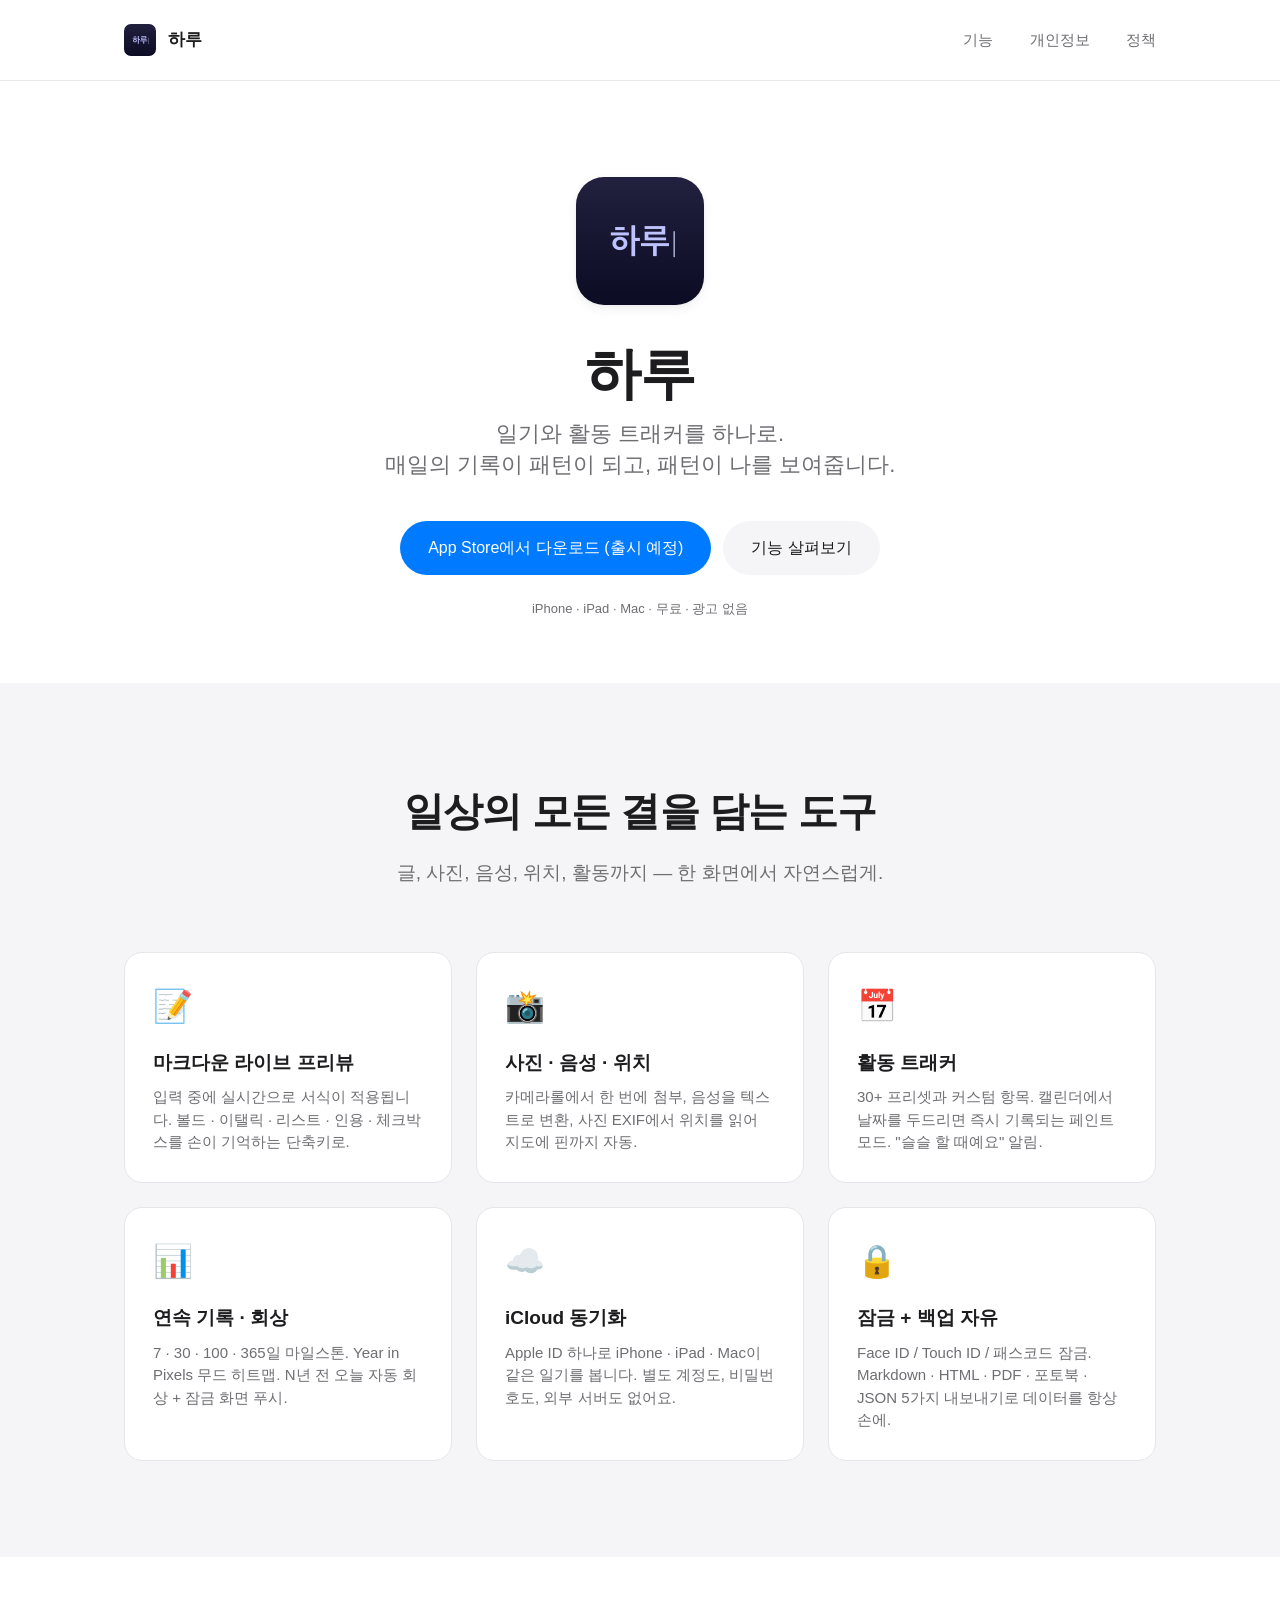
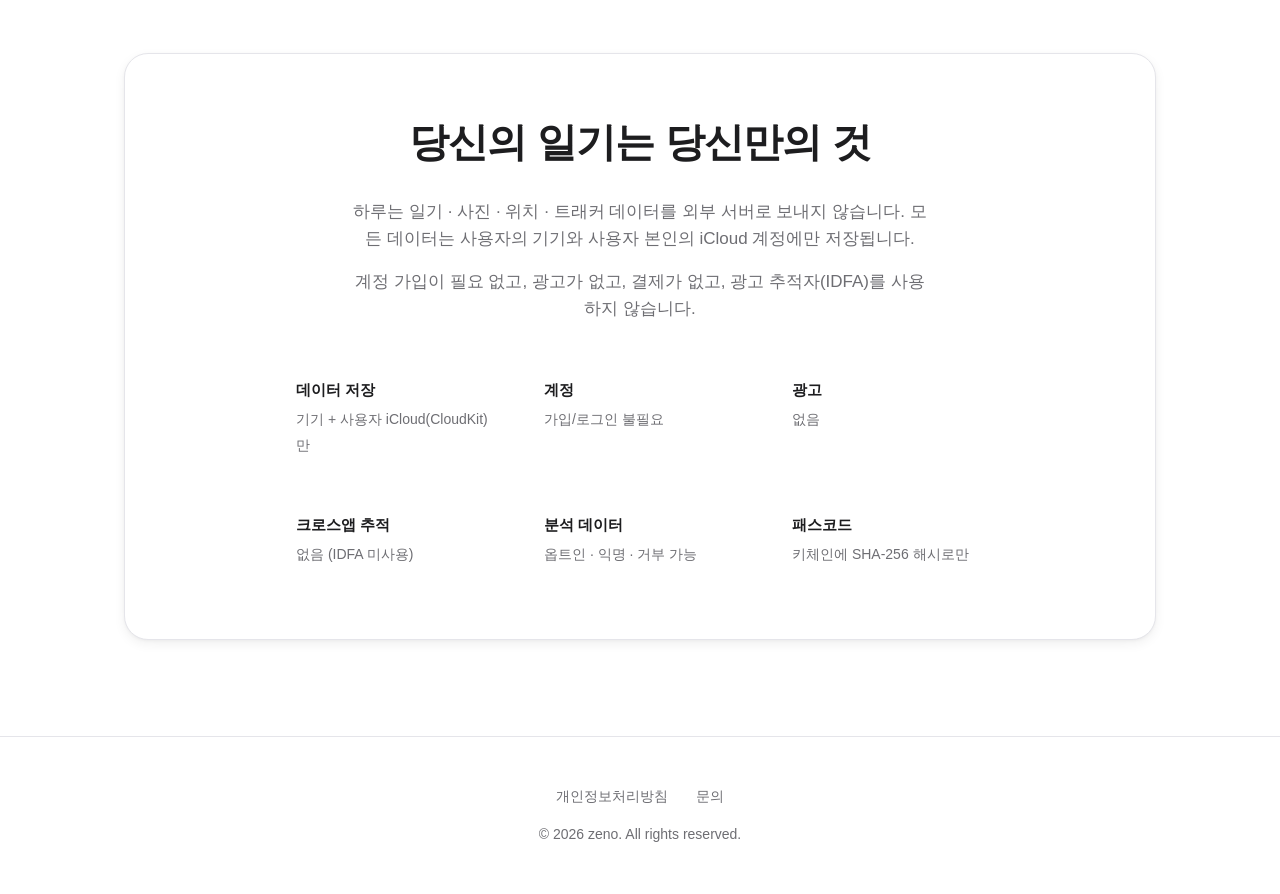
==== index.html @ bfbf770b "init: 하루 랜딩 페이지 + 개인정보처리방침 - index.html: 헤로 + 6개 기능 카드 + 개인정보 callout - privacy-policy.html: 한/영 정책 " ====
<!DOCTYPE html>
<html lang="ko">
<head>
    <meta charset="UTF-8">
    <meta name="viewport" content="width=device-width, initial-scale=1.0">
    <title>하루 — 일기 & 트래커</title>
    <meta name="description" content="매일의 기록이 패턴이 되고, 패턴이 나를 보여주는 앱. iOS · iPadOS · macOS.">
    <meta property="og:title" content="하루 — 일기 & 트래커">
    <meta property="og:description" content="매일의 기록이 패턴이 되고, 패턴이 나를 보여주는 앱.">
    <meta property="og:image" content="logo.png">
    <meta name="theme-color" content="#000000" media="(prefers-color-scheme: dark)">
    <meta name="theme-color" content="#ffffff" media="(prefers-color-scheme: light)">
    <link rel="icon" type="image/png" href="logo.png">
    <link rel="apple-touch-icon" href="logo.png">
    <link rel="stylesheet" href="style.css">
</head>
<body>
    <header>
        <div class="container">
            <a href="/" class="logo">
                <img src="logo.png" alt="하루 로고">
                <span>하루</span>
            </a>
            <nav>
                <a href="#features">기능</a>
                <a href="#privacy">개인정보</a>
                <a href="privacy-policy.html">정책</a>
            </nav>
        </div>
    </header>

    <main>
        <section class="hero">
            <div class="container">
                <img src="logo.png" alt="하루 앱 아이콘" class="app-icon">
                <h1>하루</h1>
                <p class="tagline">
                    일기와 활동 트래커를 하나로.<br>
                    매일의 기록이 패턴이 되고, 패턴이 나를 보여줍니다.
                </p>
                <div class="cta-group">
                    <a href="#" class="btn btn-primary">
                        App Store에서 다운로드 (출시 예정)
                    </a>
                    <a href="#features" class="btn btn-secondary">
                        기능 살펴보기
                    </a>
                </div>
                <p class="platform-note">iPhone · iPad · Mac · 무료 · 광고 없음</p>
            </div>
        </section>

        <section id="features" class="alt">
            <div class="container">
                <h2>일상의 모든 결을 담는 도구</h2>
                <p class="section-sub">
                    글, 사진, 음성, 위치, 활동까지 — 한 화면에서 자연스럽게.
                </p>
                <div class="features">
                    <div class="feature-card">
                        <div class="feature-icon">📝</div>
                        <h3>마크다운 라이브 프리뷰</h3>
                        <p>입력 중에 실시간으로 서식이 적용됩니다. 볼드 · 이탤릭 · 리스트 · 인용 · 체크박스를 손이 기억하는 단축키로.</p>
                    </div>
                    <div class="feature-card">
                        <div class="feature-icon">📸</div>
                        <h3>사진 · 음성 · 위치</h3>
                        <p>카메라롤에서 한 번에 첨부, 음성을 텍스트로 변환, 사진 EXIF에서 위치를 읽어 지도에 핀까지 자동.</p>
                    </div>
                    <div class="feature-card">
                        <div class="feature-icon">📅</div>
                        <h3>활동 트래커</h3>
                        <p>30+ 프리셋과 커스텀 항목. 캘린더에서 날짜를 두드리면 즉시 기록되는 페인트 모드. "슬슬 할 때예요" 알림.</p>
                    </div>
                    <div class="feature-card">
                        <div class="feature-icon">📊</div>
                        <h3>연속 기록 · 회상</h3>
                        <p>7 · 30 · 100 · 365일 마일스톤. Year in Pixels 무드 히트맵. N년 전 오늘 자동 회상 + 잠금 화면 푸시.</p>
                    </div>
                    <div class="feature-card">
                        <div class="feature-icon">☁️</div>
                        <h3>iCloud 동기화</h3>
                        <p>Apple ID 하나로 iPhone · iPad · Mac이 같은 일기를 봅니다. 별도 계정도, 비밀번호도, 외부 서버도 없어요.</p>
                    </div>
                    <div class="feature-card">
                        <div class="feature-icon">🔒</div>
                        <h3>잠금 + 백업 자유</h3>
                        <p>Face ID / Touch ID / 패스코드 잠금. Markdown · HTML · PDF · 포토북 · JSON 5가지 내보내기로 데이터를 항상 손에.</p>
                    </div>
                </div>
            </div>
        </section>

        <section id="privacy">
            <div class="container">
                <div class="privacy-callout">
                    <h2>당신의 일기는 당신만의 것</h2>
                    <p>
                        하루는 일기 · 사진 · 위치 · 트래커 데이터를 외부 서버로 보내지 않습니다.
                        모든 데이터는 사용자의 기기와 사용자 본인의 iCloud 계정에만 저장됩니다.
                    </p>
                    <p>
                        계정 가입이 필요 없고, 광고가 없고, 결제가 없고, 광고 추적자(IDFA)를 사용하지 않습니다.
                    </p>
                    <div class="privacy-points">
                        <div class="privacy-point">
                            <strong>데이터 저장</strong>
                            <span>기기 + 사용자 iCloud(CloudKit)만</span>
                        </div>
                        <div class="privacy-point">
                            <strong>계정</strong>
                            <span>가입/로그인 불필요</span>
                        </div>
                        <div class="privacy-point">
                            <strong>광고</strong>
                            <span>없음</span>
                        </div>
                        <div class="privacy-point">
                            <strong>크로스앱 추적</strong>
                            <span>없음 (IDFA 미사용)</span>
                        </div>
                        <div class="privacy-point">
                            <strong>분석 데이터</strong>
                            <span>옵트인 · 익명 · 거부 가능</span>
                        </div>
                        <div class="privacy-point">
                            <strong>패스코드</strong>
                            <span>키체인에 SHA-256 해시로만</span>
                        </div>
                    </div>
                </div>
            </div>
        </section>
    </main>

    <footer>
        <div class="container">
            <p>
                <a href="privacy-policy.html">개인정보처리방침</a>
                <a href="mailto:twoface4@yahoo.co.kr">문의</a>
            </p>
            <p style="margin-top: 16px;">© 2026 zeno. All rights reserved.</p>
        </div>
    </footer>
</body>
</html>
---- style.css ----
:root {
    --bg: #ffffff;
    --bg-soft: #f5f5f7;
    --text: #1d1d1f;
    --text-soft: #6e6e73;
    --accent: #007aff;
    --border: #e5e5ea;
    --card: #ffffff;
    --shadow: 0 1px 3px rgba(0, 0, 0, 0.04), 0 4px 12px rgba(0, 0, 0, 0.06);
}

@media (prefers-color-scheme: dark) {
    :root {
        --bg: #000000;
        --bg-soft: #1c1c1e;
        --text: #f5f5f7;
        --text-soft: #98989d;
        --accent: #0a84ff;
        --border: #2c2c2e;
        --card: #1c1c1e;
        --shadow: 0 1px 3px rgba(0, 0, 0, 0.4), 0 4px 12px rgba(0, 0, 0, 0.5);
    }
}

* {
    box-sizing: border-box;
    margin: 0;
    padding: 0;
}

html {
    scroll-behavior: smooth;
}

body {
    font-family: -apple-system, BlinkMacSystemFont, "SF Pro Display", "SF Pro Text", "Helvetica Neue", sans-serif;
    background: var(--bg);
    color: var(--text);
    line-height: 1.6;
    -webkit-font-smoothing: antialiased;
}

a {
    color: var(--accent);
    text-decoration: none;
}

a:hover {
    text-decoration: underline;
}

.container {
    max-width: 1080px;
    margin: 0 auto;
    padding: 0 24px;
}

/* Header */

header {
    padding: 24px 0;
    position: sticky;
    top: 0;
    background: rgba(255, 255, 255, 0.85);
    backdrop-filter: saturate(180%) blur(20px);
    -webkit-backdrop-filter: saturate(180%) blur(20px);
    z-index: 100;
    border-bottom: 1px solid var(--border);
}

@media (prefers-color-scheme: dark) {
    header {
        background: rgba(0, 0, 0, 0.85);
    }
}

header .container {
    display: flex;
    align-items: center;
    justify-content: space-between;
}

.logo {
    display: flex;
    align-items: center;
    gap: 12px;
    font-weight: 600;
    font-size: 17px;
    color: var(--text);
}

.logo img {
    width: 32px;
    height: 32px;
    border-radius: 7px;
}

nav a {
    color: var(--text-soft);
    margin-left: 32px;
    font-size: 15px;
}

nav a:hover {
    color: var(--text);
    text-decoration: none;
}

/* Hero */

.hero {
    padding: 96px 0 64px;
    text-align: center;
}

.hero img.app-icon {
    width: 128px;
    height: 128px;
    border-radius: 28px;
    box-shadow: var(--shadow);
    margin-bottom: 32px;
}

.hero h1 {
    font-size: 56px;
    font-weight: 700;
    letter-spacing: -0.02em;
    line-height: 1.05;
    margin-bottom: 16px;
}

.hero .tagline {
    font-size: 22px;
    color: var(--text-soft);
    max-width: 640px;
    margin: 0 auto 40px;
    line-height: 1.4;
}

.cta-group {
    display: flex;
    gap: 12px;
    justify-content: center;
    flex-wrap: wrap;
}

.btn {
    display: inline-flex;
    align-items: center;
    gap: 8px;
    padding: 14px 28px;
    border-radius: 999px;
    font-size: 16px;
    font-weight: 500;
    transition: all 0.15s ease;
}

.btn-primary {
    background: var(--accent);
    color: white;
}

.btn-primary:hover {
    background: #0066d6;
    text-decoration: none;
    transform: translateY(-1px);
}

.btn-secondary {
    background: var(--bg-soft);
    color: var(--text);
}

.btn-secondary:hover {
    background: var(--border);
    text-decoration: none;
}

.platform-note {
    margin-top: 24px;
    font-size: 13px;
    color: var(--text-soft);
}

/* Sections */

section {
    padding: 96px 0;
}

section.alt {
    background: var(--bg-soft);
}

h2 {
    font-size: 40px;
    font-weight: 700;
    letter-spacing: -0.02em;
    text-align: center;
    margin-bottom: 16px;
}

.section-sub {
    font-size: 19px;
    color: var(--text-soft);
    text-align: center;
    max-width: 640px;
    margin: 0 auto 64px;
    line-height: 1.5;
}

/* Features grid */

.features {
    display: grid;
    grid-template-columns: repeat(auto-fit, minmax(280px, 1fr));
    gap: 24px;
}

.feature-card {
    background: var(--card);
    border: 1px solid var(--border);
    border-radius: 18px;
    padding: 28px;
    transition: transform 0.15s ease, box-shadow 0.15s ease;
}

.feature-card:hover {
    transform: translateY(-2px);
    box-shadow: var(--shadow);
}

.feature-icon {
    font-size: 32px;
    margin-bottom: 16px;
}

.feature-card h3 {
    font-size: 19px;
    font-weight: 600;
    margin-bottom: 8px;
}

.feature-card p {
    font-size: 15px;
    color: var(--text-soft);
    line-height: 1.5;
}

/* Privacy callout */

.privacy-callout {
    background: var(--card);
    border: 1px solid var(--border);
    border-radius: 24px;
    padding: 56px 40px;
    text-align: center;
    box-shadow: var(--shadow);
}

.privacy-callout h2 {
    margin-bottom: 24px;
}

.privacy-callout p {
    font-size: 17px;
    color: var(--text-soft);
    max-width: 580px;
    margin: 0 auto 16px;
    line-height: 1.6;
}

.privacy-points {
    display: grid;
    grid-template-columns: repeat(auto-fit, minmax(200px, 1fr));
    gap: 24px;
    margin-top: 40px;
    text-align: left;
    max-width: 720px;
    margin-left: auto;
    margin-right: auto;
}

.privacy-point {
    padding: 16px;
}

.privacy-point strong {
    display: block;
    font-size: 15px;
    color: var(--text);
    margin-bottom: 4px;
}

.privacy-point span {
    font-size: 14px;
    color: var(--text-soft);
}

/* Footer */

footer {
    padding: 48px 0;
    border-top: 1px solid var(--border);
    text-align: center;
    color: var(--text-soft);
    font-size: 14px;
}

footer a {
    margin: 0 12px;
    color: var(--text-soft);
}

footer a:hover {
    color: var(--text);
    text-decoration: none;
}

/* Privacy policy page */

.policy {
    padding: 64px 0;
    max-width: 720px;
}

.policy h1 {
    font-size: 36px;
    font-weight: 700;
    letter-spacing: -0.02em;
    margin-bottom: 8px;
}

.policy .updated {
    color: var(--text-soft);
    font-size: 14px;
    margin-bottom: 48px;
}

.policy h2 {
    font-size: 24px;
    text-align: left;
    margin: 40px 0 16px;
    font-weight: 600;
}

.policy h3 {
    font-size: 18px;
    font-weight: 600;
    margin: 24px 0 8px;
}

.policy p,
.policy ul,
.policy table {
    margin-bottom: 16px;
    font-size: 16px;
}

.policy ul {
    padding-left: 24px;
}

.policy li {
    margin-bottom: 8px;
}

.policy table {
    border-collapse: collapse;
    width: 100%;
}

.policy table th,
.policy table td {
    text-align: left;
    padding: 12px;
    border-bottom: 1px solid var(--border);
}

.policy table th {
    font-weight: 600;
    color: var(--text-soft);
    font-size: 13px;
    text-transform: uppercase;
    letter-spacing: 0.05em;
}

.policy strong {
    color: var(--text);
}

.policy hr {
    border: none;
    border-top: 1px solid var(--border);
    margin: 64px 0;
}

/* Responsive */

@media (max-width: 640px) {
    .hero {
        padding: 64px 0 48px;
    }

    .hero h1 {
        font-size: 40px;
    }

    .hero .tagline {
        font-size: 18px;
    }

    h2 {
        font-size: 32px;
    }

    section {
        padding: 64px 0;
    }

    nav a {
        margin-left: 16px;
        font-size: 14px;
    }

    .privacy-callout {
        padding: 40px 24px;
    }
}
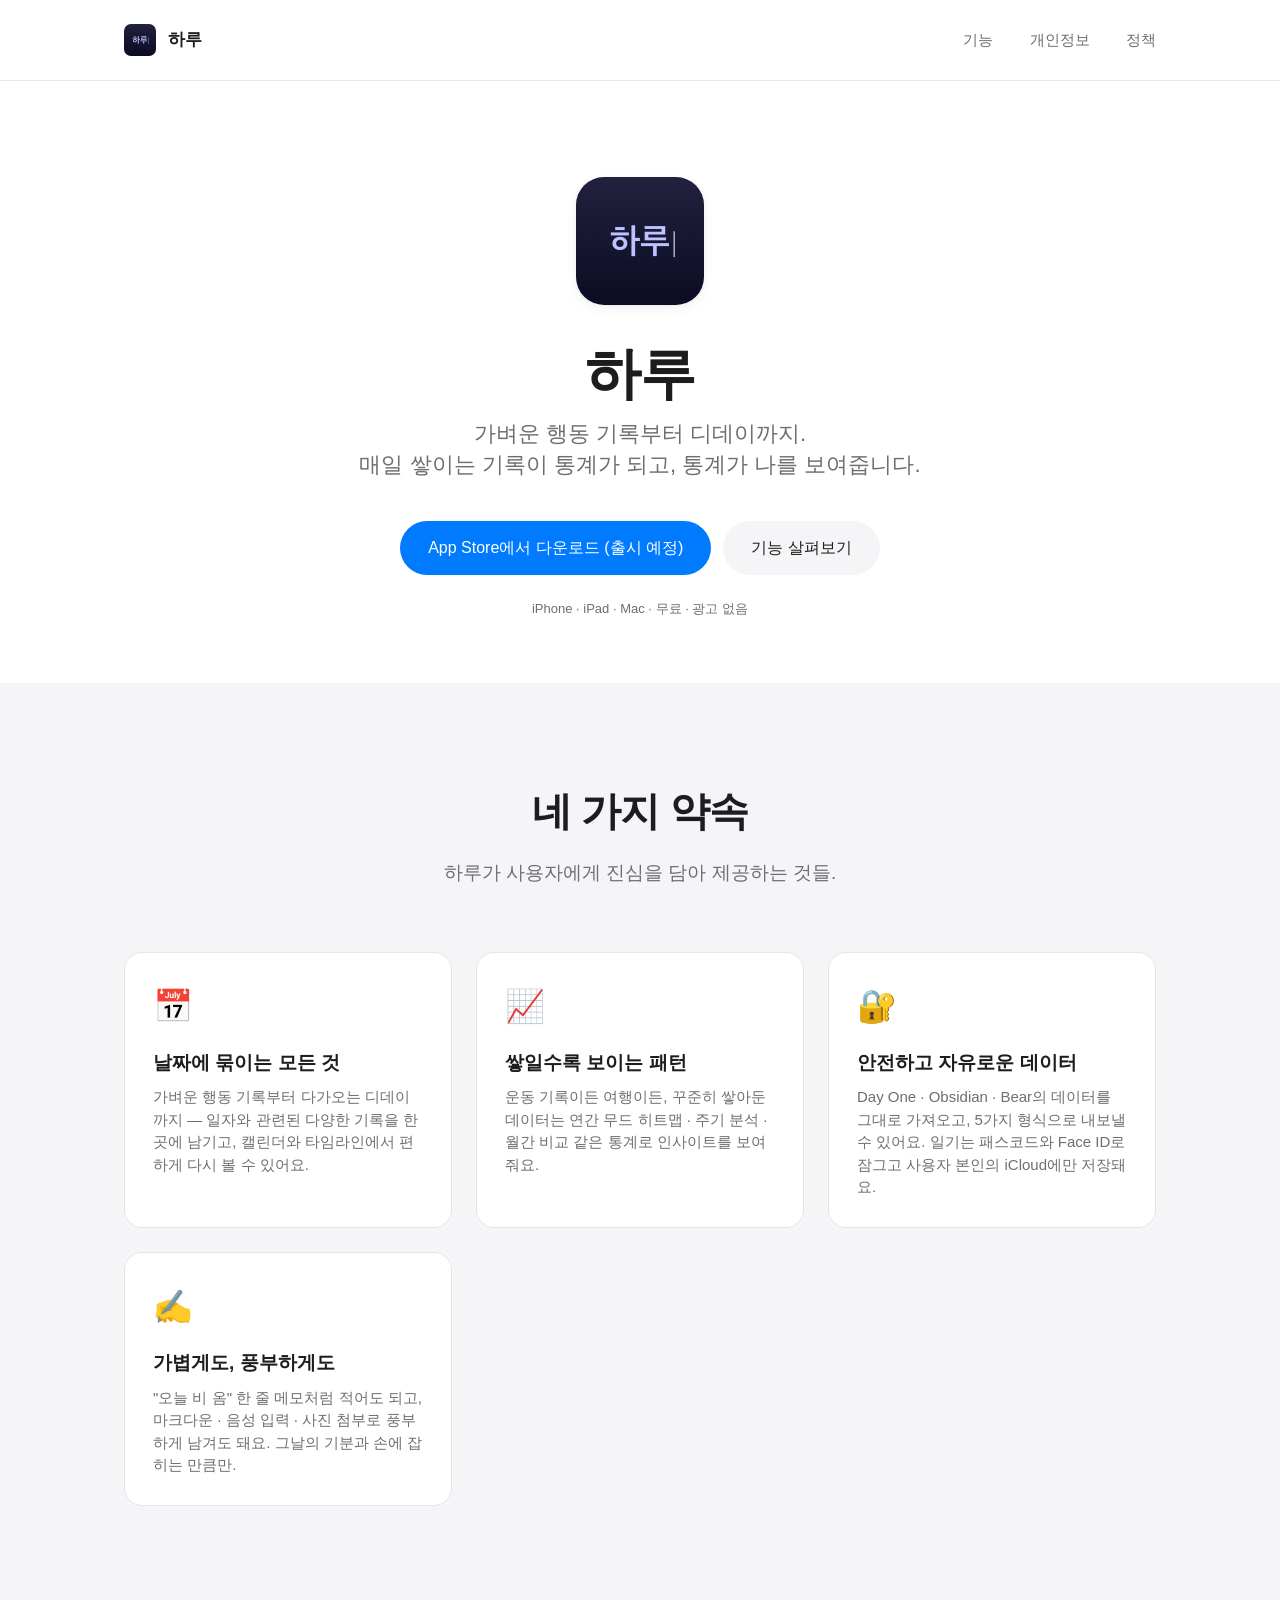
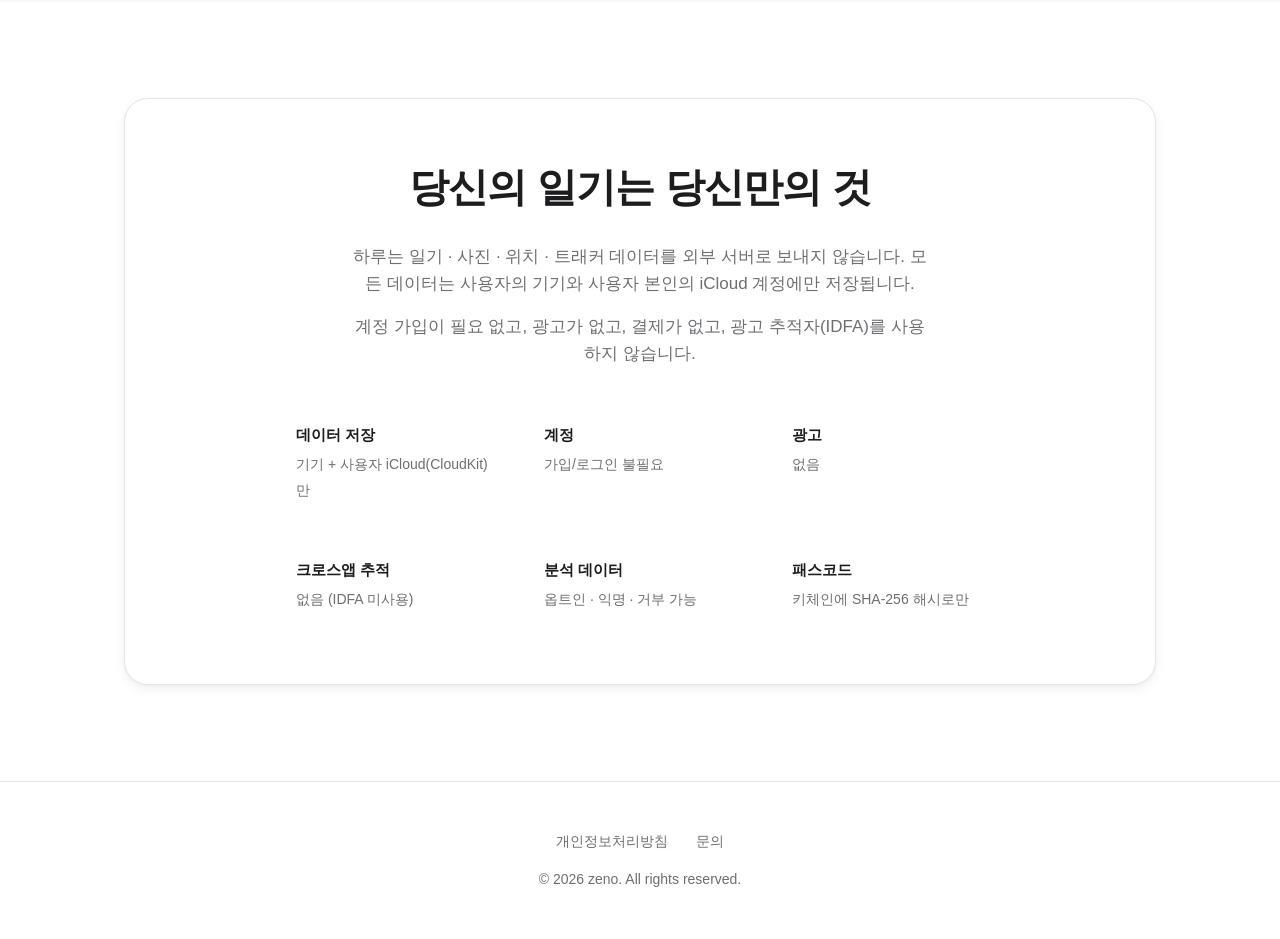
==== commit 4b71e0ef: "copy: 4가지 핵심 가치 톤으로 hero/features 재작성 - Hero: "가벼운 행동 기록부터 디데이까지. 매일 쌓이는 기록이 통계가 되고,   통계가 나를 보여줍니다." ====
--- a/index.html
+++ b/index.html
@@ -4,9 +4,9 @@
     <meta charset="UTF-8">
     <meta name="viewport" content="width=device-width, initial-scale=1.0">
     <title>하루 — 일기 & 트래커</title>
-    <meta name="description" content="매일의 기록이 패턴이 되고, 패턴이 나를 보여주는 앱. iOS · iPadOS · macOS.">
+    <meta name="description" content="가벼운 행동 기록부터 디데이까지. 매일 쌓이는 기록이 통계가 되고, 통계가 나를 보여주는 앱.">
     <meta property="og:title" content="하루 — 일기 & 트래커">
-    <meta property="og:description" content="매일의 기록이 패턴이 되고, 패턴이 나를 보여주는 앱.">
+    <meta property="og:description" content="가벼운 행동 기록부터 디데이까지. 매일 쌓이는 기록이 통계가 되고, 통계가 나를 보여주는 앱.">
     <meta property="og:image" content="logo.png">
     <meta name="theme-color" content="#000000" media="(prefers-color-scheme: dark)">
     <meta name="theme-color" content="#ffffff" media="(prefers-color-scheme: light)">
@@ -35,8 +35,8 @@
                 <img src="logo.png" alt="하루 앱 아이콘" class="app-icon">
                 <h1>하루</h1>
                 <p class="tagline">
-                    일기와 활동 트래커를 하나로.<br>
-                    매일의 기록이 패턴이 되고, 패턴이 나를 보여줍니다.
+                    가벼운 행동 기록부터 디데이까지.<br>
+                    매일 쌓이는 기록이 통계가 되고, 통계가 나를 보여줍니다.
                 </p>
                 <div class="cta-group">
                     <a href="#" class="btn btn-primary">
@@ -52,40 +52,46 @@
 
         <section id="features" class="alt">
             <div class="container">
-                <h2>일상의 모든 결을 담는 도구</h2>
+                <h2>네 가지 약속</h2>
                 <p class="section-sub">
-                    글, 사진, 음성, 위치, 활동까지 — 한 화면에서 자연스럽게.
+                    하루가 사용자에게 진심을 담아 제공하는 것들.
                 </p>
                 <div class="features">
                     <div class="feature-card">
-                        <div class="feature-icon">📝</div>
-                        <h3>마크다운 라이브 프리뷰</h3>
-                        <p>입력 중에 실시간으로 서식이 적용됩니다. 볼드 · 이탤릭 · 리스트 · 인용 · 체크박스를 손이 기억하는 단축키로.</p>
+                        <div class="feature-icon">📅</div>
+                        <h3>날짜에 묶이는 모든 것</h3>
+                        <p>
+                            가벼운 행동 기록부터 다가오는 디데이까지 — 일자와 관련된
+                            다양한 기록을 한곳에 남기고, 캘린더와 타임라인에서
+                            편하게 다시 볼 수 있어요.
+                        </p>
                     </div>
                     <div class="feature-card">
-                        <div class="feature-icon">📸</div>
-                        <h3>사진 · 음성 · 위치</h3>
-                        <p>카메라롤에서 한 번에 첨부, 음성을 텍스트로 변환, 사진 EXIF에서 위치를 읽어 지도에 핀까지 자동.</p>
+                        <div class="feature-icon">📈</div>
+                        <h3>쌓일수록 보이는 패턴</h3>
+                        <p>
+                            운동 기록이든 여행이든, 꾸준히 쌓아둔 데이터는
+                            연간 무드 히트맵 · 주기 분석 · 월간 비교 같은
+                            통계로 인사이트를 보여줘요.
+                        </p>
                     </div>
                     <div class="feature-card">
-                        <div class="feature-icon">📅</div>
-                        <h3>활동 트래커</h3>
-                        <p>30+ 프리셋과 커스텀 항목. 캘린더에서 날짜를 두드리면 즉시 기록되는 페인트 모드. "슬슬 할 때예요" 알림.</p>
+                        <div class="feature-icon">🔐</div>
+                        <h3>안전하고 자유로운 데이터</h3>
+                        <p>
+                            Day One · Obsidian · Bear의 데이터를 그대로 가져오고,
+                            5가지 형식으로 내보낼 수 있어요. 일기는 패스코드와
+                            Face ID로 잠그고 사용자 본인의 iCloud에만 저장돼요.
+                        </p>
                     </div>
                     <div class="feature-card">
-                        <div class="feature-icon">📊</div>
-                        <h3>연속 기록 · 회상</h3>
-                        <p>7 · 30 · 100 · 365일 마일스톤. Year in Pixels 무드 히트맵. N년 전 오늘 자동 회상 + 잠금 화면 푸시.</p>
-                    </div>
-                    <div class="feature-card">
-                        <div class="feature-icon">☁️</div>
-                        <h3>iCloud 동기화</h3>
-                        <p>Apple ID 하나로 iPhone · iPad · Mac이 같은 일기를 봅니다. 별도 계정도, 비밀번호도, 외부 서버도 없어요.</p>
-                    </div>
-                    <div class="feature-card">
-                        <div class="feature-icon">🔒</div>
-                        <h3>잠금 + 백업 자유</h3>
-                        <p>Face ID / Touch ID / 패스코드 잠금. Markdown · HTML · PDF · 포토북 · JSON 5가지 내보내기로 데이터를 항상 손에.</p>
+                        <div class="feature-icon">✍️</div>
+                        <h3>가볍게도, 풍부하게도</h3>
+                        <p>
+                            "오늘 비 옴" 한 줄 메모처럼 적어도 되고, 마크다운 ·
+                            음성 입력 · 사진 첨부로 풍부하게 남겨도 돼요.
+                            그날의 기분과 손에 잡히는 만큼만.
+                        </p>
                     </div>
                 </div>
             </div>
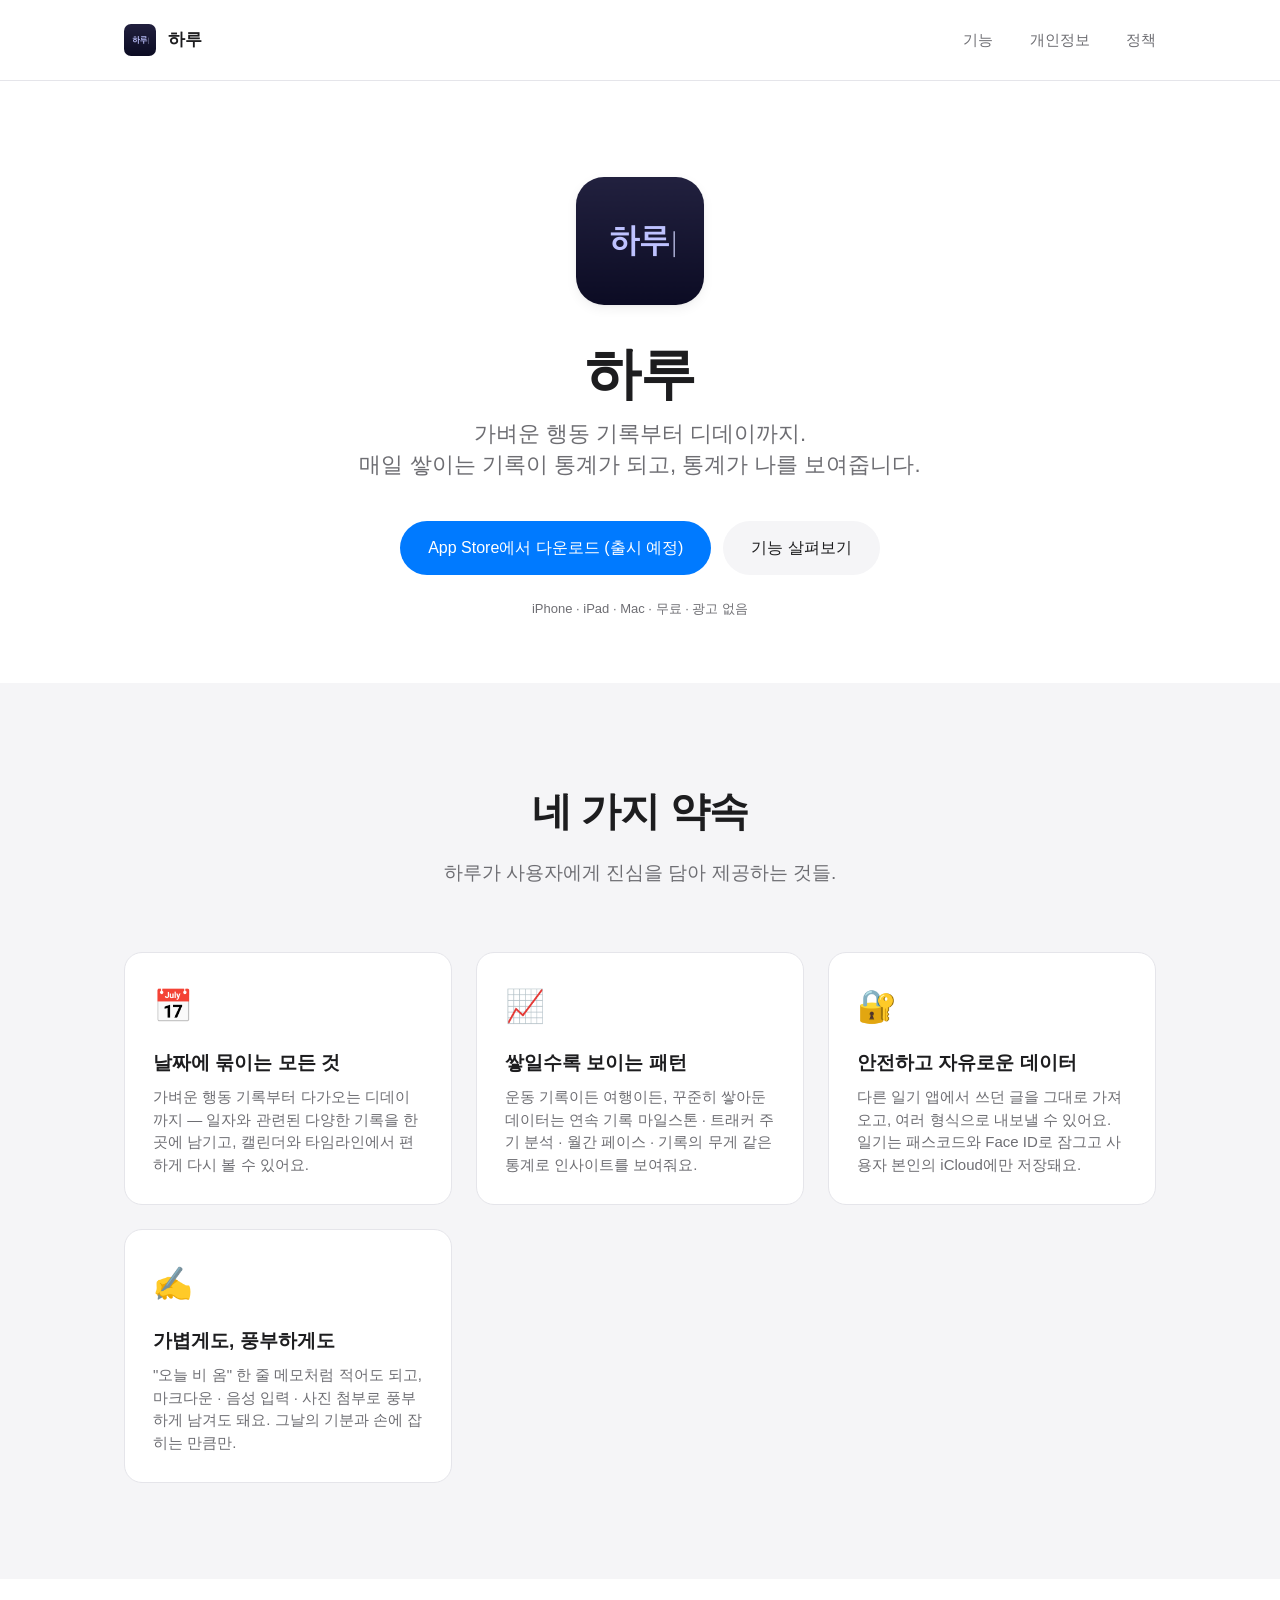
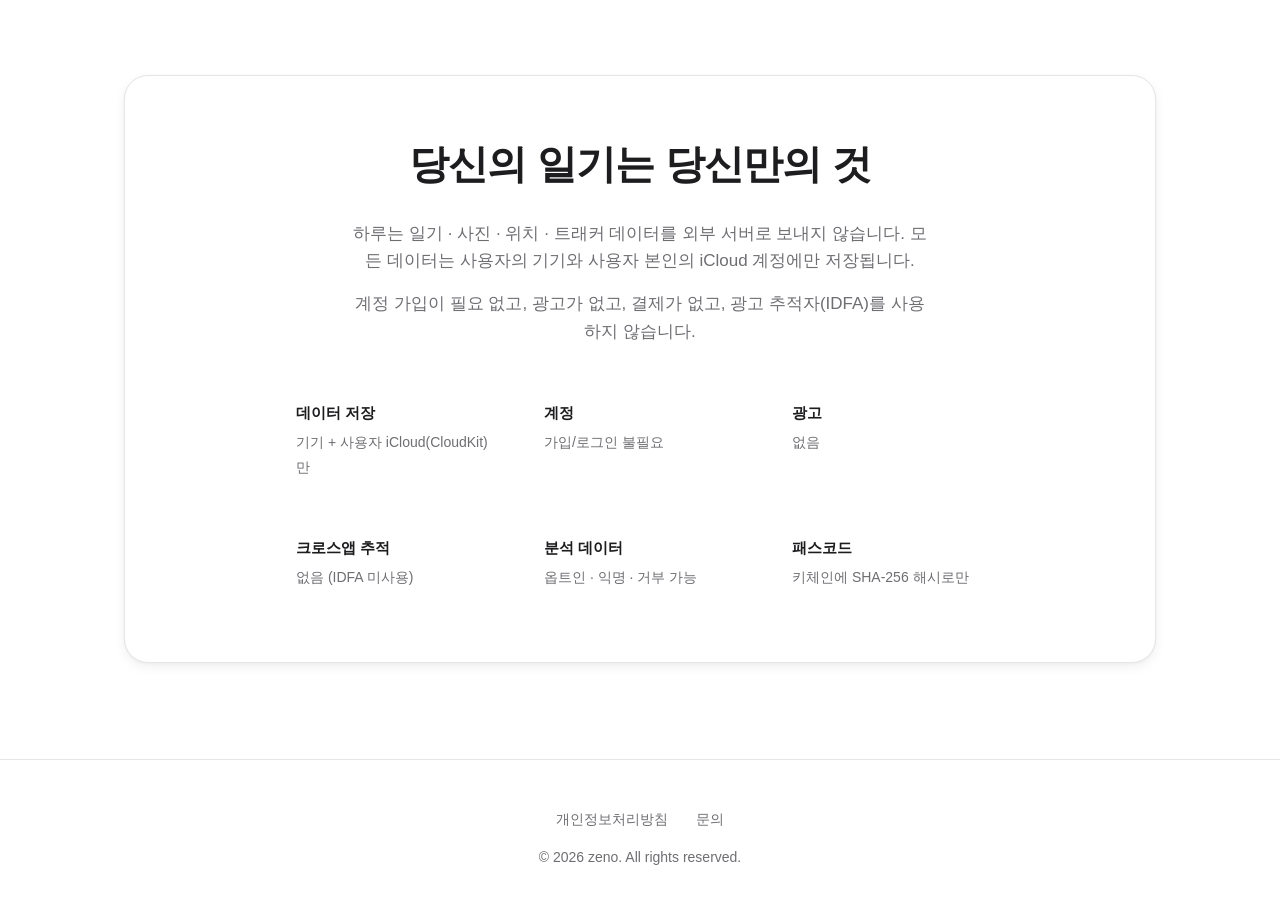
==== commit 5fdb9493: "copy: 무드 히트맵 제거 + 타사 앱 이름 일반화" ====
--- a/index.html
+++ b/index.html
@@ -4,9 +4,9 @@
     <meta charset="UTF-8">
     <meta name="viewport" content="width=device-width, initial-scale=1.0">
     <title>하루 — 일기 & 트래커</title>
-    <meta name="description" content="가벼운 행동 기록부터 디데이까지. 매일 쌓이는 기록이 통계가 되고, 통계가 나를 보여주는 앱.">
+    <meta name="description" content="가벼운 행동 기록부터 디데이까지. 쌓아둔 기록이 통계가 되어 나를 보여주는 일기 앱.">
     <meta property="og:title" content="하루 — 일기 & 트래커">
-    <meta property="og:description" content="가벼운 행동 기록부터 디데이까지. 매일 쌓이는 기록이 통계가 되고, 통계가 나를 보여주는 앱.">
+    <meta property="og:description" content="가벼운 행동 기록부터 디데이까지. 쌓아둔 기록이 통계가 되어 나를 보여주는 일기 앱.">
     <meta property="og:image" content="logo.png">
     <meta name="theme-color" content="#000000" media="(prefers-color-scheme: dark)">
     <meta name="theme-color" content="#ffffff" media="(prefers-color-scheme: light)">
@@ -71,16 +71,16 @@
                         <h3>쌓일수록 보이는 패턴</h3>
                         <p>
                             운동 기록이든 여행이든, 꾸준히 쌓아둔 데이터는
-                            연간 무드 히트맵 · 주기 분석 · 월간 비교 같은
-                            통계로 인사이트를 보여줘요.
+                            연속 기록 마일스톤 · 트래커 주기 분석 · 월간 페이스
+                            · 기록의 무게 같은 통계로 인사이트를 보여줘요.
                         </p>
                     </div>
                     <div class="feature-card">
                         <div class="feature-icon">🔐</div>
                         <h3>안전하고 자유로운 데이터</h3>
                         <p>
-                            Day One · Obsidian · Bear의 데이터를 그대로 가져오고,
-                            5가지 형식으로 내보낼 수 있어요. 일기는 패스코드와
+                            다른 일기 앱에서 쓰던 글을 그대로 가져오고,
+                            여러 형식으로 내보낼 수 있어요. 일기는 패스코드와
                             Face ID로 잠그고 사용자 본인의 iCloud에만 저장돼요.
                         </p>
                     </div>
